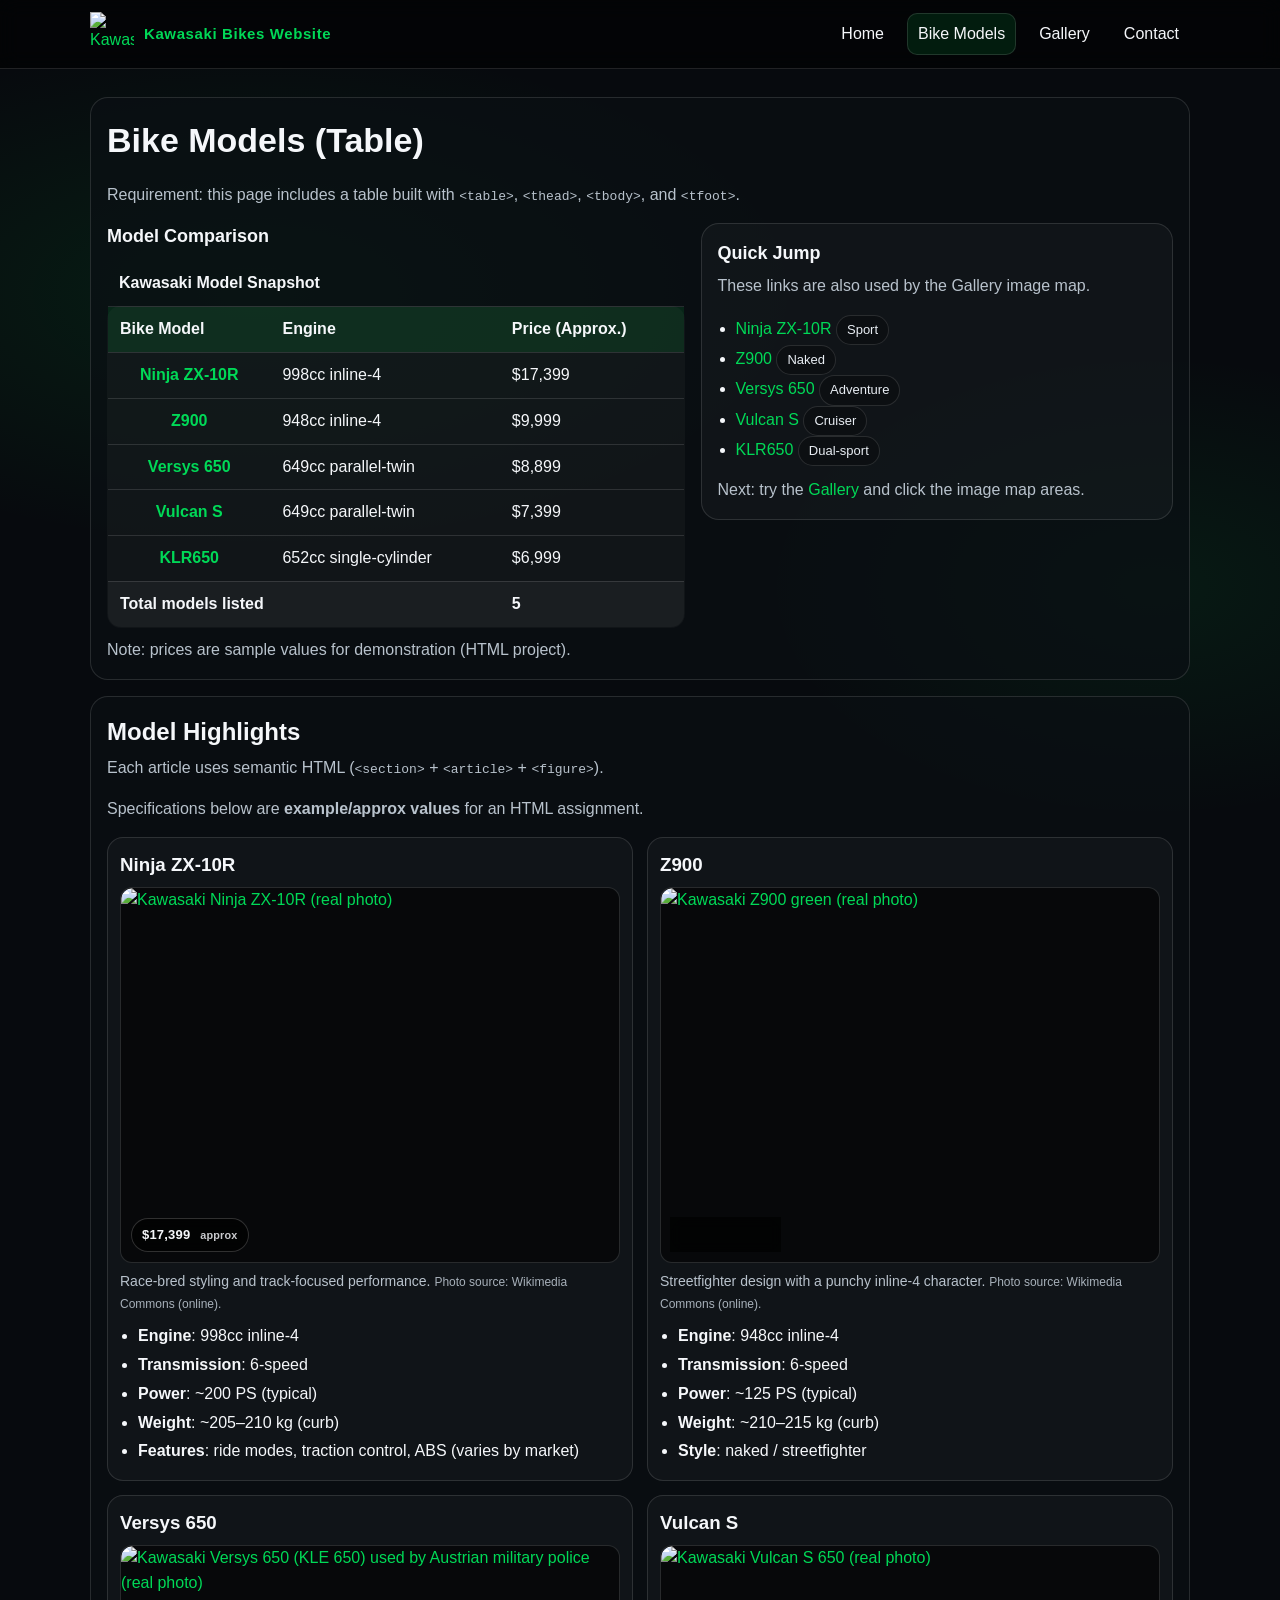
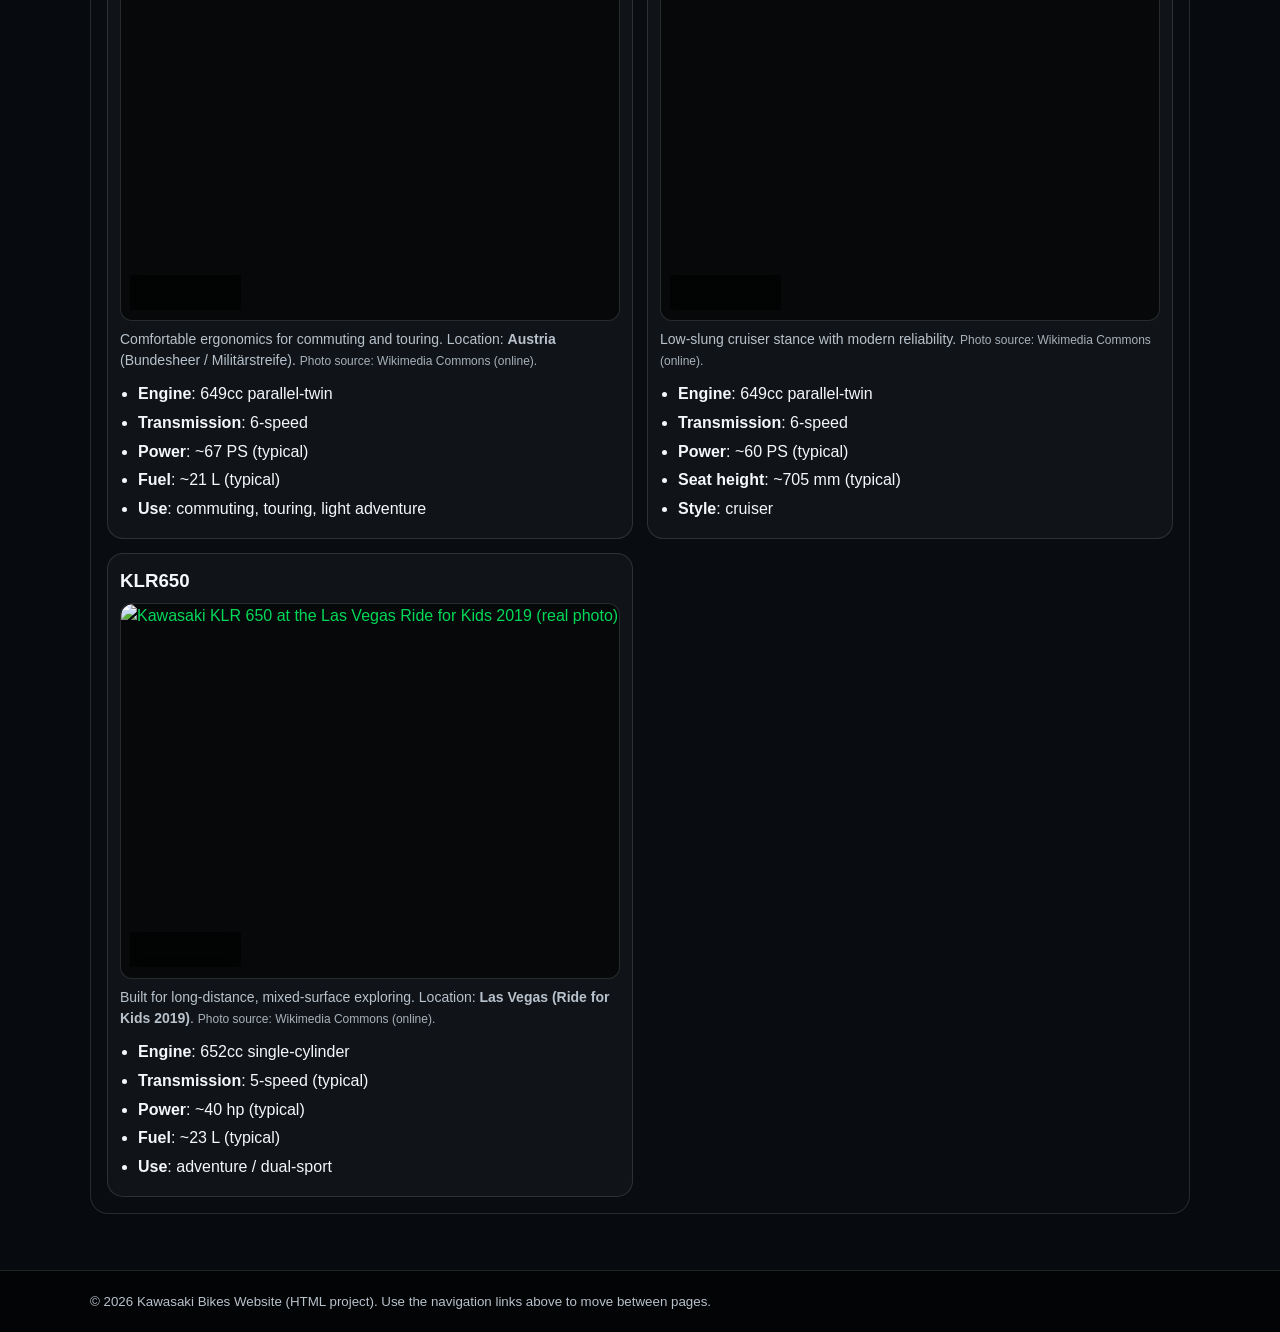
==== bikes.html @ 838763f5 "index.html" ====
<!DOCTYPE html>
<html lang="en">
  <head>
    <meta charset="utf-8" />
    <meta name="viewport" content="width=device-width, initial-scale=1" />
    <title>Kawasaki Bikes Website | Bike Models</title>
    <link rel="stylesheet" href="css/neon.css" />
    <link rel="stylesheet" href="css/site-effects.css" />
    <script src="js/neon.js" defer></script>
    <script src="js/site-effects.js" defer></script>
    <style>
      :root {
        --kawa-green: #00b140;
        --kawa-green-2: #00d957;
        --ink: #0c1014;
        --muted: #b8c2cc;
        --card: rgba(12, 16, 20, 0.72);
        --line: rgba(255, 255, 255, 0.12);
        --bg: #070a0e;
      }

      * {
        box-sizing: border-box;
      }

      body {
        margin: 0;
        color: #f5f7fa;
        font-family: "Segoe UI", Tahoma, Arial, sans-serif;
        line-height: 1.55;
        background:
          radial-gradient(900px 420px at 20% 10%, rgba(0, 177, 64, 0.12), transparent 60%),
          radial-gradient(700px 420px at 90% 20%, rgba(0, 217, 87, 0.08), transparent 55%),
          var(--bg);
      }

      a {
        color: var(--kawa-green-2);
        text-decoration: none;
      }
      a:hover,
      a:focus-visible {
        text-decoration: underline;
      }

      .container {
        width: min(1100px, calc(100% - 32px));
        margin: 0 auto;
      }

      header {
        position: sticky;
        top: 0;
        z-index: 10;
        backdrop-filter: blur(10px);
        background: rgba(0, 0, 0, 0.55);
        border-bottom: 1px solid var(--line);
      }

      .topbar {
        display: flex;
        align-items: center;
        justify-content: space-between;
        gap: 16px;
        padding: 12px 0;
      }

      .brand {
        display: flex;
        align-items: center;
        gap: 10px;
        min-width: 220px;
      }

      .brand img {
        width: 44px;
        height: 44px;
      }

      .brand strong {
        letter-spacing: 0.6px;
        font-size: 15px;
      }

      nav ul {
        list-style: none;
        display: flex;
        gap: 12px;
        padding: 0;
        margin: 0;
        flex-wrap: wrap;
        justify-content: flex-end;
      }

      nav a {
        display: inline-block;
        padding: 8px 10px;
        border: 1px solid transparent;
        border-radius: 10px;
        color: #f5f7fa;
      }

      nav a[aria-current="page"] {
        border-color: var(--line);
        background: rgba(0, 177, 64, 0.14);
      }

      main {
        padding: 28px 0 56px;
      }

      .card {
        border: 1px solid var(--line);
        border-radius: 18px;
        background: var(--card);
        padding: 16px;
      }

      h1 {
        margin: 0 0 10px;
        font-size: clamp(24px, 3vw, 34px);
      }

      .muted {
        color: var(--muted);
      }

      .two-col {
        display: grid;
        grid-template-columns: 1fr;
        gap: 16px;
        margin-top: 16px;
      }

      @media (min-width: 920px) {
        .two-col {
          grid-template-columns: 1.1fr 0.9fr;
          align-items: start;
        }
      }

      table {
        width: 100%;
        border-collapse: collapse;
        overflow: hidden;
        border-radius: 14px;
        border: 1px solid var(--line);
        background: rgba(255, 255, 255, 0.03);
      }

      caption {
        caption-side: top;
        text-align: left;
        padding: 10px 12px;
        font-weight: 700;
      }

      thead th {
        text-align: left;
        font-weight: 700;
        background: rgba(0, 177, 64, 0.14);
      }

      th,
      td {
        padding: 10px 12px;
        border-bottom: 1px solid var(--line);
        vertical-align: top;
      }

      tbody tr:hover {
        background: rgba(255, 255, 255, 0.04);
      }

      tfoot td {
        font-weight: 700;
        background: rgba(255, 255, 255, 0.04);
      }

      .pill {
        display: inline-block;
        padding: 4px 10px;
        border-radius: 999px;
        border: 1px solid var(--line);
        background: rgba(0, 0, 0, 0.25);
        font-size: 13px;
        color: #e8edf3;
      }

      .model-grid {
        display: grid;
        grid-template-columns: repeat(12, 1fr);
        gap: 14px;
        margin-top: 14px;
      }

      .model-grid article {
        grid-column: span 12;
        border: 1px solid var(--line);
        border-radius: 16px;
        background: rgba(255, 255, 255, 0.03);
        padding: 12px;
      }

      @media (min-width: 860px) {
        .model-grid article {
          grid-column: span 6;
        }
      }

      figure {
        margin: 0;
      }

      figure img {
        width: 100%;
        height: auto;
        display: block;
        border-radius: 12px;
        background: rgba(0, 0, 0, 0.35);
      }

      .media {
        position: relative;
        border-radius: 12px;
        overflow: hidden;
        border: 1px solid var(--line);
        background: rgba(0, 0, 0, 0.35);
      }

      .media img {
        width: 100%;
        height: 100%;
        display: block;
        aspect-ratio: 4 / 3;
        object-fit: cover;
      }

      .price-tag {
        position: absolute;
        left: 10px;
        bottom: 10px;
        padding: 6px 10px;
        border-radius: 999px;
        border: 1px solid rgba(255, 255, 255, 0.18);
        background: rgba(0, 0, 0, 0.62);
        color: #f5f7fa;
        font-weight: 800;
        letter-spacing: 0.2px;
        font-size: 13px;
        backdrop-filter: blur(6px);
      }

      .price-tag small {
        font-weight: 700;
        color: rgba(245, 247, 250, 0.82);
        margin-left: 6px;
      }

      figcaption {
        margin-top: 8px;
        color: var(--muted);
        font-size: 14px;
      }

      .specs {
        margin: 10px 0 0;
        padding-left: 18px;
      }

      .specs li {
        margin: 4px 0;
      }

      .credit {
        font-size: 12px;
        color: rgba(184, 194, 204, 0.9);
      }

      footer {
        border-top: 1px solid var(--line);
        background: rgba(0, 0, 0, 0.55);
        padding: 18px 0;
      }

      footer small {
        color: var(--muted);
      }
    </style>
  </head>
  <body>
    <header>
      <div class="container topbar">
        <a class="brand" href="index.html" aria-label="Kawasaki Bikes Website (Home)">
          <img src="assets/kawasaki-logo.svg" alt="Kawasaki green logo mark" />
          <strong>Kawasaki Bikes Website</strong>
        </a>

        <nav aria-label="Primary">
          <ul>
            <li><a href="index.html">Home</a></li>
            <li><a href="bikes.html" aria-current="page">Bike Models</a></li>
            <li><a href="gallery.html">Gallery</a></li>
            <li><a href="contact.html">Contact</a></li>
          </ul>
        </nav>
      </div>
    </header>

    <main class="container">
      <section class="card" aria-labelledby="models-title">
        <h1 id="models-title">Bike Models (Table)</h1>
        <p class="muted">
          Requirement: this page includes a table built with <code>&lt;table&gt;</code>, <code>&lt;thead&gt;</code>,
          <code>&lt;tbody&gt;</code>, and <code>&lt;tfoot&gt;</code>.
        </p>

        <div class="two-col">
          <section aria-labelledby="table-title">
            <h2 id="table-title" style="margin: 0 0 10px; font-size: 18px">Model Comparison</h2>

            <table aria-describedby="price-note">
              <caption>Kawasaki Model Snapshot</caption>
              <thead>
                <tr>
                  <th scope="col">Bike Model</th>
                  <th scope="col">Engine</th>
                  <th scope="col">Price (Approx.)</th>
                </tr>
              </thead>
              <tbody>
                <tr id="ninja-zx10r">
                  <th scope="row"><a href="ninja-zx10r.html">Ninja ZX-10R</a></th>
                  <td>998cc inline-4</td>
                  <td>$17,399</td>
                </tr>
                <tr id="z900">
                  <th scope="row"><a href="z900.html">Z900</a></th>
                  <td>948cc inline-4</td>
                  <td>$9,999</td>
                </tr>
                <tr id="versys-650">
                  <th scope="row"><a href="versys-650.html">Versys 650</a></th>
                  <td>649cc parallel-twin</td>
                  <td>$8,899</td>
                </tr>
                <tr id="vulcan-s">
                  <th scope="row"><a href="vulcan-s.html">Vulcan S</a></th>
                  <td>649cc parallel-twin</td>
                  <td>$7,399</td>
                </tr>
                <tr id="klr650">
                  <th scope="row"><a href="klr650.html">KLR650</a></th>
                  <td>652cc single-cylinder</td>
                  <td>$6,999</td>
                </tr>
              </tbody>
              <tfoot>
                <tr>
                  <td colspan="2">Total models listed</td>
                  <td>5</td>
                </tr>
              </tfoot>
            </table>

            <p id="price-note" class="muted" style="margin: 10px 0 0">
              Note: prices are sample values for demonstration (HTML project).
            </p>
          </section>

          <aside class="card" style="background: rgba(255,255,255,0.03)" aria-label="Quick links">
            <h2 style="margin: 0 0 10px; font-size: 18px">Quick Jump</h2>
            <p class="muted" style="margin-top: -4px">These links are also used by the Gallery image map.</p>
            <ul style="margin: 0; padding-left: 18px">
              <li><a href="#ninja-zx10r">Ninja ZX-10R</a> <span class="pill">Sport</span></li>
              <li><a href="#z900">Z900</a> <span class="pill">Naked</span></li>
              <li><a href="#versys-650">Versys 650</a> <span class="pill">Adventure</span></li>
              <li><a href="#vulcan-s">Vulcan S</a> <span class="pill">Cruiser</span></li>
              <li><a href="#klr650">KLR650</a> <span class="pill">Dual-sport</span></li>
            </ul>
            <p class="muted" style="margin-bottom: 0; margin-top: 12px">
              Next: try the <a href="gallery.html">Gallery</a> and click the image map areas.
            </p>
          </aside>
        </div>
      </section>

      <section class="card" style="margin-top: 16px" aria-labelledby="details-title">
        <h2 id="details-title" style="margin: 0 0 10px">Model Highlights</h2>
        <p class="muted" style="margin-top: -4px">
          Each article uses semantic HTML (<code>&lt;section&gt;</code> + <code>&lt;article&gt;</code> + <code>&lt;figure&gt;</code>).
        </p>
        <p class="muted" style="margin-top: 0">
          Specifications below are <strong>example/approx values</strong> for an HTML assignment.
        </p>

        <div class="model-grid">
          <article aria-labelledby="ninja-h">
            <h3 id="ninja-h" style="margin: 0 0 8px">Ninja ZX-10R</h3>
            <figure>
              <a href="ninja-zx10r.html" aria-label="Open Ninja ZX-10R details page">
                <div class="media">
                  <img
                    src="https://upload.wikimedia.org/wikipedia/commons/thumb/0/0f/Kawasaki_ZX10R.JPG/1280px-Kawasaki_ZX10R.JPG"
                    alt="Kawasaki Ninja ZX-10R (real photo)"
                    loading="lazy"
                    referrerpolicy="no-referrer"
                  />
                  <span class="price-tag">$17,399 <small>approx</small></span>
                </div>
              </a>
              <figcaption>
                Race-bred styling and track-focused performance.
                <span class="credit">Photo source: Wikimedia Commons (online).</span>
              </figcaption>
            </figure>
            <ul class="specs">
              <li><strong>Engine</strong>: 998cc inline-4</li>
              <li><strong>Transmission</strong>: 6-speed</li>
              <li><strong>Power</strong>: ~200 PS (typical)</li>
              <li><strong>Weight</strong>: ~205–210 kg (curb)</li>
              <li><strong>Features</strong>: ride modes, traction control, ABS (varies by market)</li>
            </ul>
          </article>

          <article aria-labelledby="z-h">
            <h3 id="z-h" style="margin: 0 0 8px">Z900</h3>
            <figure>
              <a href="z900.html" aria-label="Open Z900 details page">
                <div class="media">
                  <img
                    src="https://upload.wikimedia.org/wikipedia/commons/thumb/b/bc/Kawasaki_Z900%2C_green.jpg/1280px-Kawasaki_Z900%2C_green.jpg"
                    alt="Kawasaki Z900 green (real photo)"
                    loading="lazy"
                    referrerpolicy="no-referrer"
                  />
                  <span class="price-tag">$9,999 <small>approx</small></span>
                </div>
              </a>
              <figcaption>
                Streetfighter design with a punchy inline-4 character.
                <span class="credit">Photo source: Wikimedia Commons (online).</span>
              </figcaption>
            </figure>
            <ul class="specs">
              <li><strong>Engine</strong>: 948cc inline-4</li>
              <li><strong>Transmission</strong>: 6-speed</li>
              <li><strong>Power</strong>: ~125 PS (typical)</li>
              <li><strong>Weight</strong>: ~210–215 kg (curb)</li>
              <li><strong>Style</strong>: naked / streetfighter</li>
            </ul>
          </article>

          <article aria-labelledby="versys-h">
            <h3 id="versys-h" style="margin: 0 0 8px">Versys 650</h3>
            <figure>
              <a href="versys-650.html" aria-label="Open Versys 650 details page">
                <div class="media">
                  <img
                    src="https://upload.wikimedia.org/wikipedia/commons/thumb/0/08/Kawasaki_KLE_650_Versys_Austrian_army_military_police_motorcycle_Kawasaki_%22Milit%C3%A4rstreife%22.jpg/960px-Kawasaki_KLE_650_Versys_Austrian_army_military_police_motorcycle_Kawasaki_%22Milit%C3%A4rstreife%22.jpg"
                    alt="Kawasaki Versys 650 (KLE 650) used by Austrian military police (real photo)"
                    loading="lazy"
                    referrerpolicy="no-referrer"
                  />
                  <span class="price-tag">$8,899 <small>approx</small></span>
                </div>
              </a>
              <figcaption>
                Comfortable ergonomics for commuting and touring. Location: <strong>Austria</strong> (Bundesheer / Militärstreife).
                <span class="credit">Photo source: Wikimedia Commons (online).</span>
              </figcaption>
            </figure>
            <ul class="specs">
              <li><strong>Engine</strong>: 649cc parallel-twin</li>
              <li><strong>Transmission</strong>: 6-speed</li>
              <li><strong>Power</strong>: ~67 PS (typical)</li>
              <li><strong>Fuel</strong>: ~21 L (typical)</li>
              <li><strong>Use</strong>: commuting, touring, light adventure</li>
            </ul>
          </article>

          <article aria-labelledby="vulcan-h">
            <h3 id="vulcan-h" style="margin: 0 0 8px">Vulcan S</h3>
            <figure>
              <a href="vulcan-s.html" aria-label="Open Vulcan S details page">
                <div class="media">
                  <img
                    src="https://upload.wikimedia.org/wikipedia/commons/thumb/1/18/Vulcan_S.jpg/1280px-Vulcan_S.jpg"
                    alt="Kawasaki Vulcan S 650 (real photo)"
                    loading="lazy"
                    referrerpolicy="no-referrer"
                  />
                  <span class="price-tag">$7,399 <small>approx</small></span>
                </div>
              </a>
              <figcaption>
                Low-slung cruiser stance with modern reliability.
                <span class="credit">Photo source: Wikimedia Commons (online).</span>
              </figcaption>
            </figure>
            <ul class="specs">
              <li><strong>Engine</strong>: 649cc parallel-twin</li>
              <li><strong>Transmission</strong>: 6-speed</li>
              <li><strong>Power</strong>: ~60 PS (typical)</li>
              <li><strong>Seat height</strong>: ~705 mm (typical)</li>
              <li><strong>Style</strong>: cruiser</li>
            </ul>
          </article>

          <article aria-labelledby="klr-h">
            <h3 id="klr-h" style="margin: 0 0 8px">KLR650</h3>
            <figure>
              <a href="klr650.html" aria-label="Open KLR650 details page">
                <div class="media">
                  <img
                    src="https://upload.wikimedia.org/wikipedia/commons/thumb/f/fd/Man_Returning_on_Kawasaki_KLR_650_-_Las_Vegas_Ride_for_Kids_2019.jpg/1280px-Man_Returning_on_Kawasaki_KLR_650_-_Las_Vegas_Ride_for_Kids_2019.jpg"
                    alt="Kawasaki KLR 650 at the Las Vegas Ride for Kids 2019 (real photo)"
                    loading="lazy"
                    referrerpolicy="no-referrer"
                  />
                  <span class="price-tag">$6,999 <small>approx</small></span>
                </div>
              </a>
              <figcaption>
                Built for long-distance, mixed-surface exploring. Location: <strong>Las Vegas (Ride for Kids 2019)</strong>.
                <span class="credit">Photo source: Wikimedia Commons (online).</span>
              </figcaption>
            </figure>
            <ul class="specs">
              <li><strong>Engine</strong>: 652cc single-cylinder</li>
              <li><strong>Transmission</strong>: 5-speed (typical)</li>
              <li><strong>Power</strong>: ~40 hp (typical)</li>
              <li><strong>Fuel</strong>: ~23 L (typical)</li>
              <li><strong>Use</strong>: adventure / dual-sport</li>
            </ul>
          </article>
        </div>
      </section>
    </main>

    <footer>
      <div class="container">
        <small>
          © <span>2026</span> Kawasaki Bikes Website (HTML project). Use the navigation links above to move between pages.
        </small>
      </div>
    </footer>
  </body>
</html>
---- css/site-effects.css ----
.reveal {
  opacity: 0;
  transform: translateY(14px);
  transition: opacity 0.45s ease, transform 0.45s ease;
}

.reveal.active {
  opacity: 1;
  transform: translateY(0);
}

.modal {
  position: fixed;
  inset: 0;
  background: rgba(0, 0, 0, 0.78);
  display: none;
  align-items: center;
  justify-content: center;
  z-index: 9999;
  padding: 20px;
}

.modal.active {
  display: flex;
}

.modal-content {
  max-width: min(1100px, 95vw);
  max-height: 85vh;
  border-radius: 14px;
  border: 2px solid rgba(0, 217, 87, 0.55);
  box-shadow: 0 0 28px rgba(0, 217, 87, 0.35);
  background: #0b0f13;
}

.modal-close {
  position: absolute;
  top: 14px;
  right: 18px;
  width: 42px;
  height: 42px;
  border: 1px solid rgba(255, 255, 255, 0.3);
  border-radius: 999px;
  background: rgba(0, 0, 0, 0.5);
  color: #fff;
  font-size: 26px;
  line-height: 1;
  cursor: pointer;
}

.back-to-top {
  position: fixed;
  right: 18px;
  bottom: 18px;
  width: 42px;
  height: 42px;
  border: 1px solid rgba(0, 217, 87, 0.55);
  border-radius: 999px;
  background: rgba(0, 0, 0, 0.72);
  color: #f5f7fa;
  font-size: 22px;
  cursor: pointer;
  opacity: 0;
  pointer-events: none;
  transform: translateY(10px);
  transition: opacity 0.18s ease, transform 0.18s ease;
  z-index: 999;
}

.back-to-top.visible {
  opacity: 1;
  pointer-events: auto;
  transform: translateY(0);
}

@media (prefers-reduced-motion: reduce) {
  .reveal,
  .back-to-top {
    transition: none;
  }
}
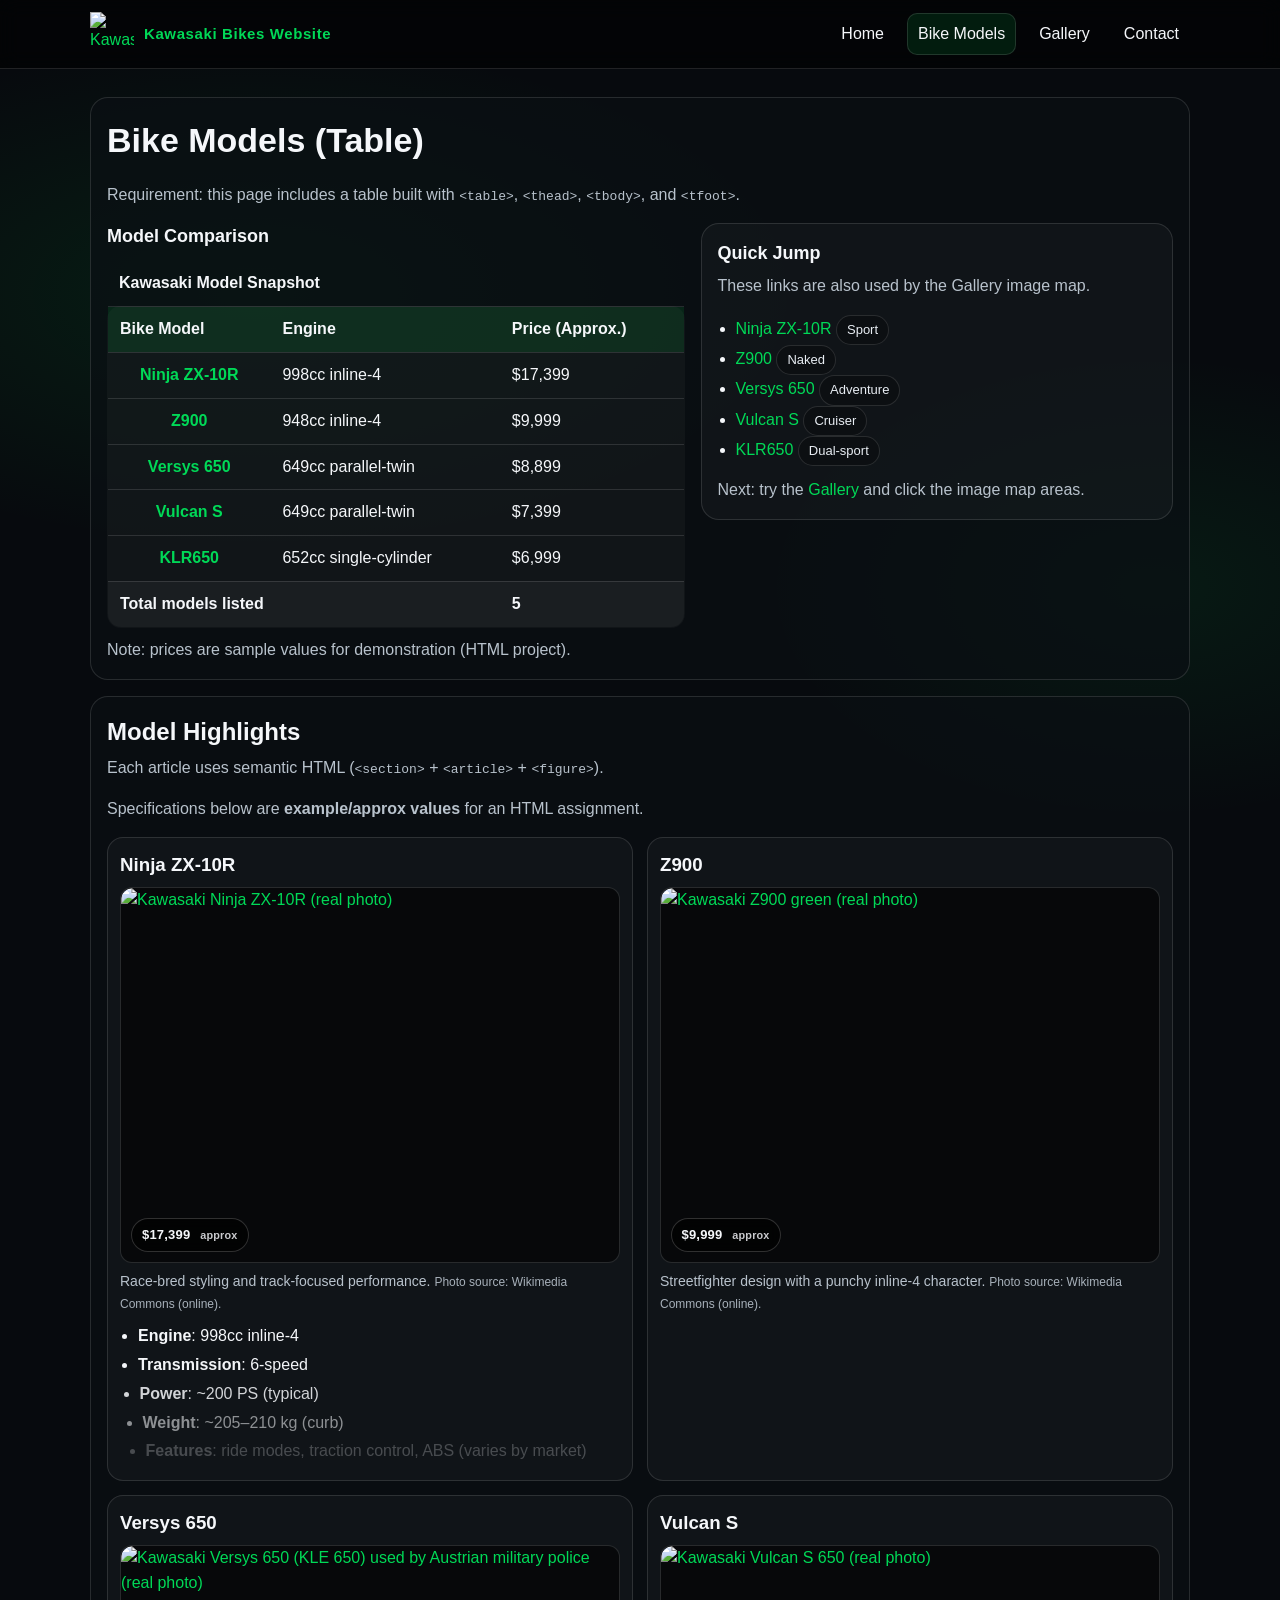
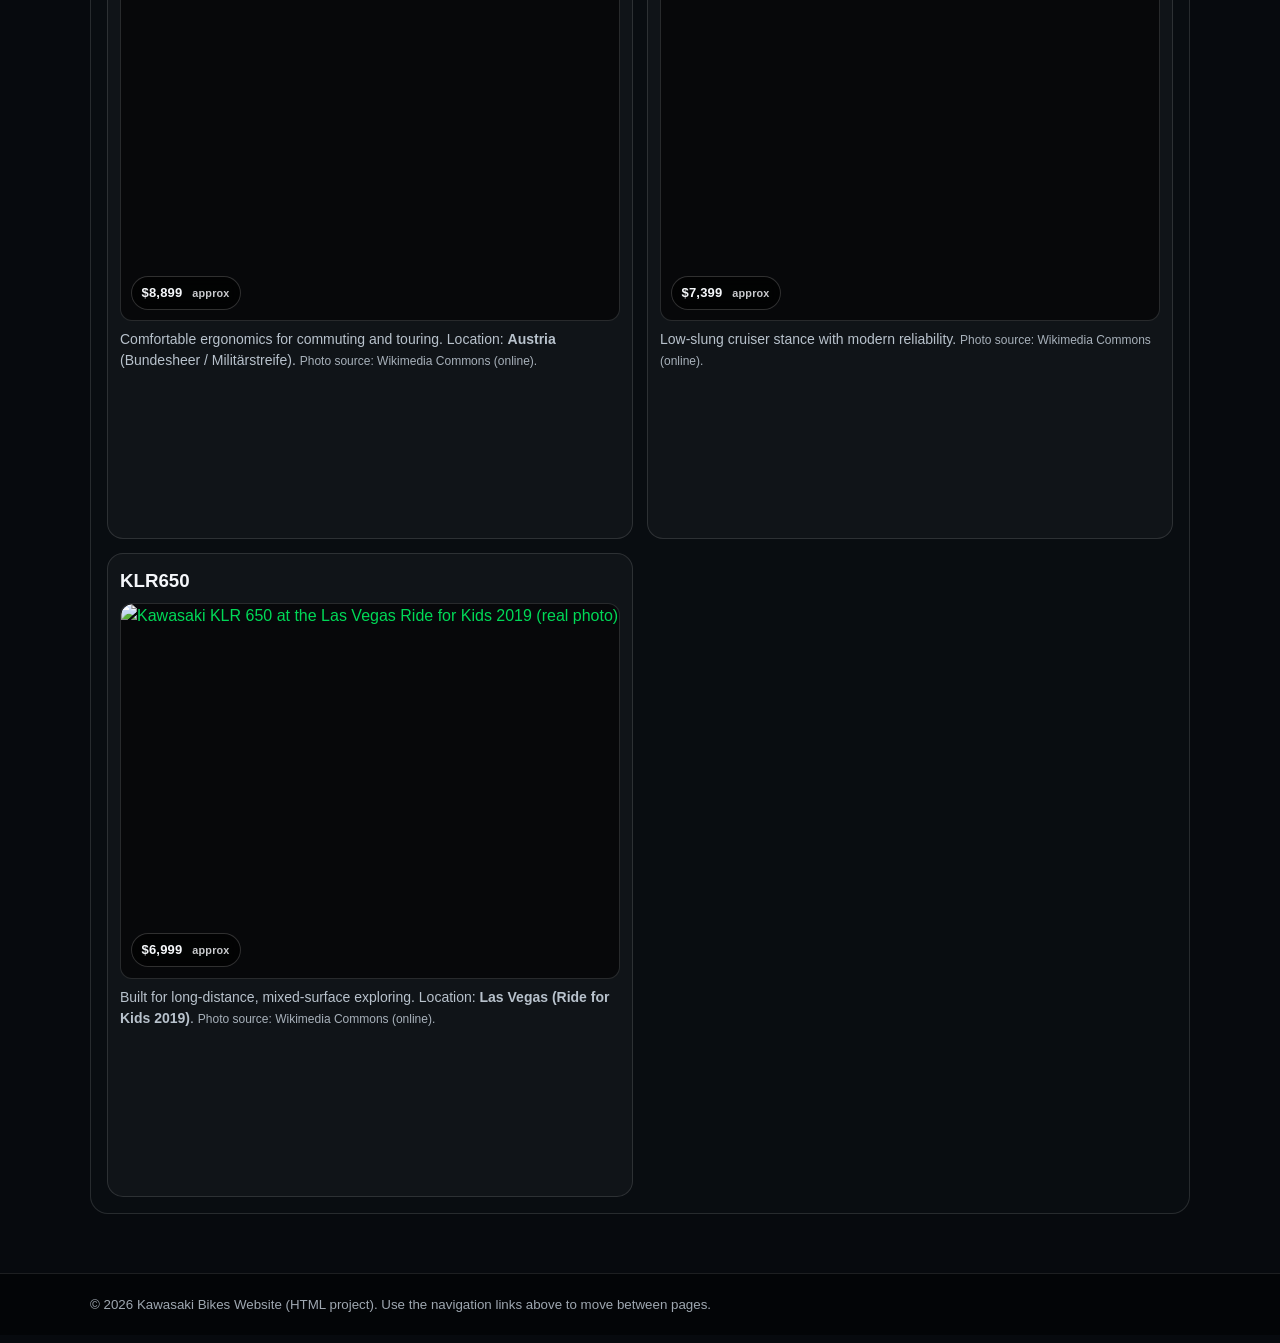
==== commit 176d967b: "bikes.html" ====
--- a/bikes.html
+++ b/bikes.html
@@ -6,6 +6,12 @@
     <title>Kawasaki Bikes Website | Bike Models</title>
     <link rel="stylesheet" href="css/neon.css" />
     <link rel="stylesheet" href="css/site-effects.css" />
+      <script src="https://code.jquery.com/jquery-3.7.1.min.js"></script>
+    <script src="js/Animation-effect.js"></script>
+    <script src="js/Fade-effect.js"></script>
+    <script src="js/Slide-Effect.js"></script>
+    <script src="js/Toggle-Effect.js"></script>
+     <script src="js/enhancements.js"defer></script>
     <script src="js/neon.js" defer></script>
     <script src="js/site-effects.js" defer></script>
     <style>
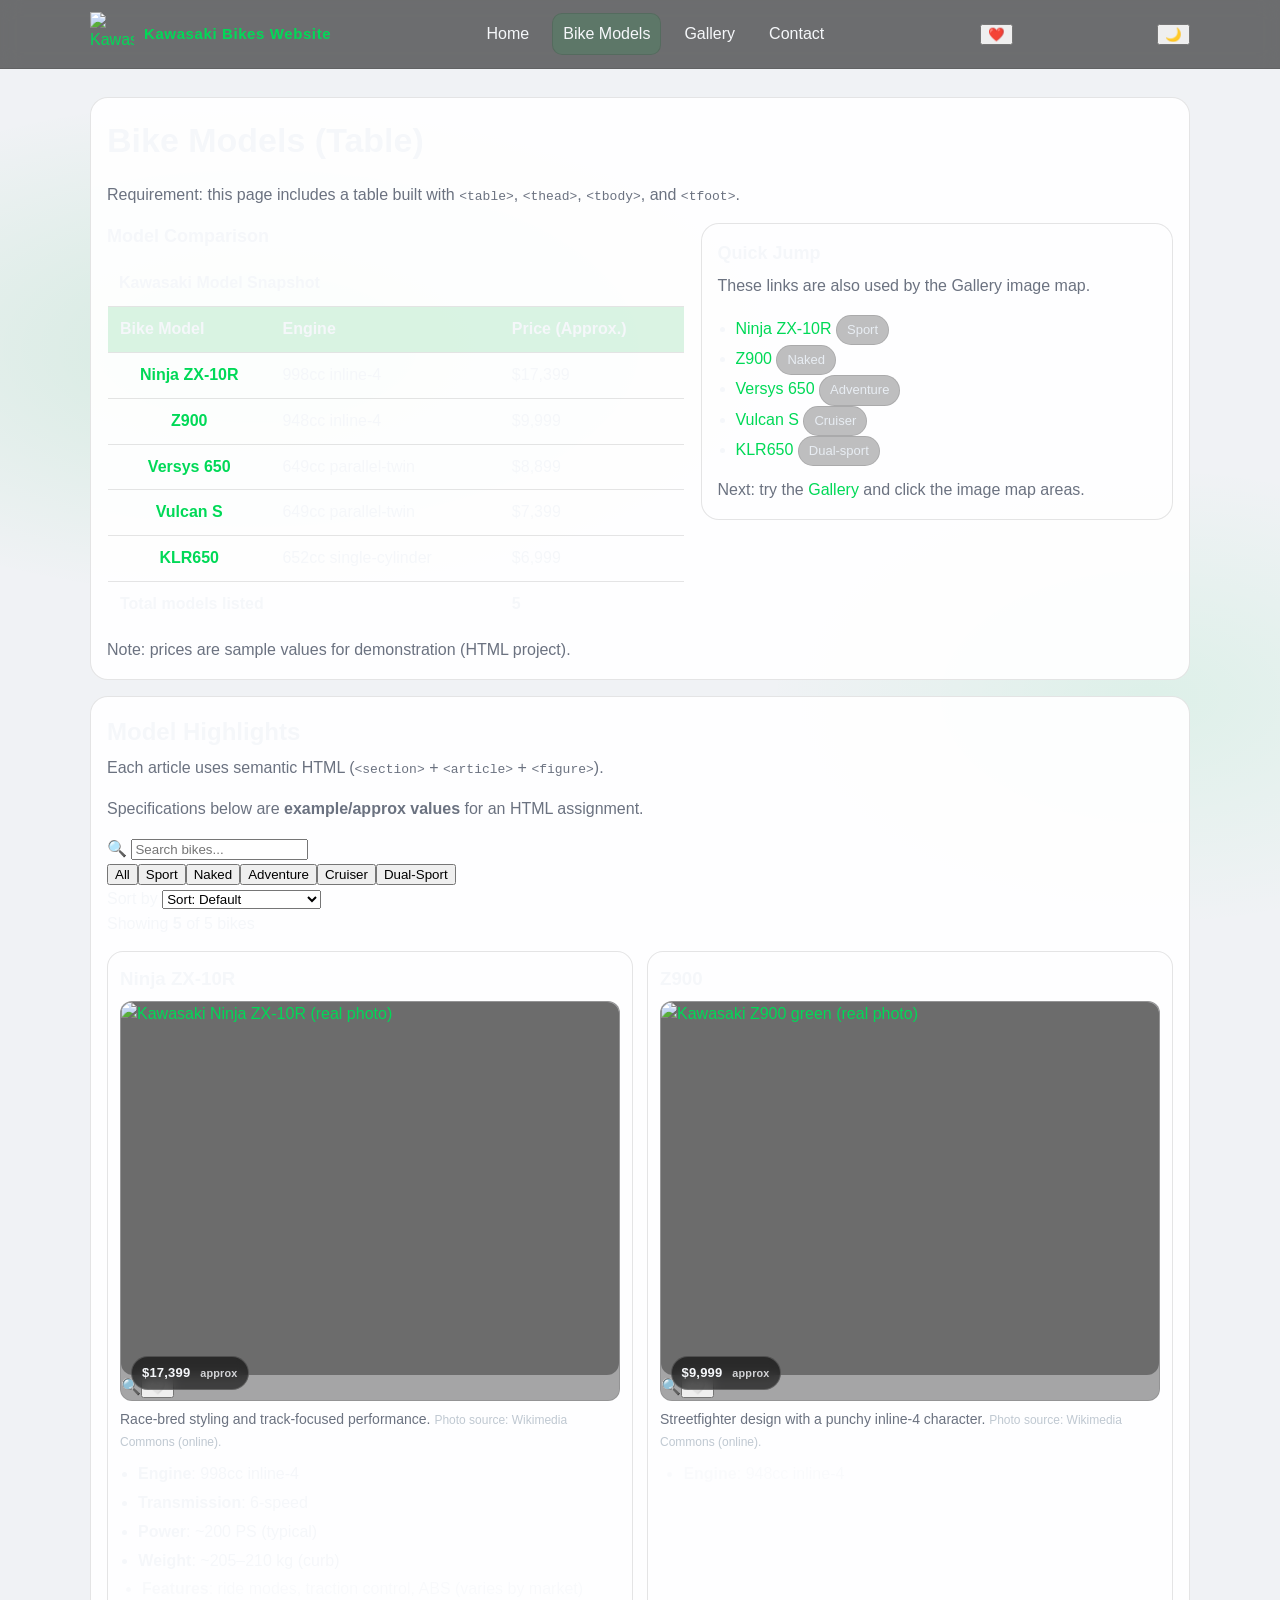
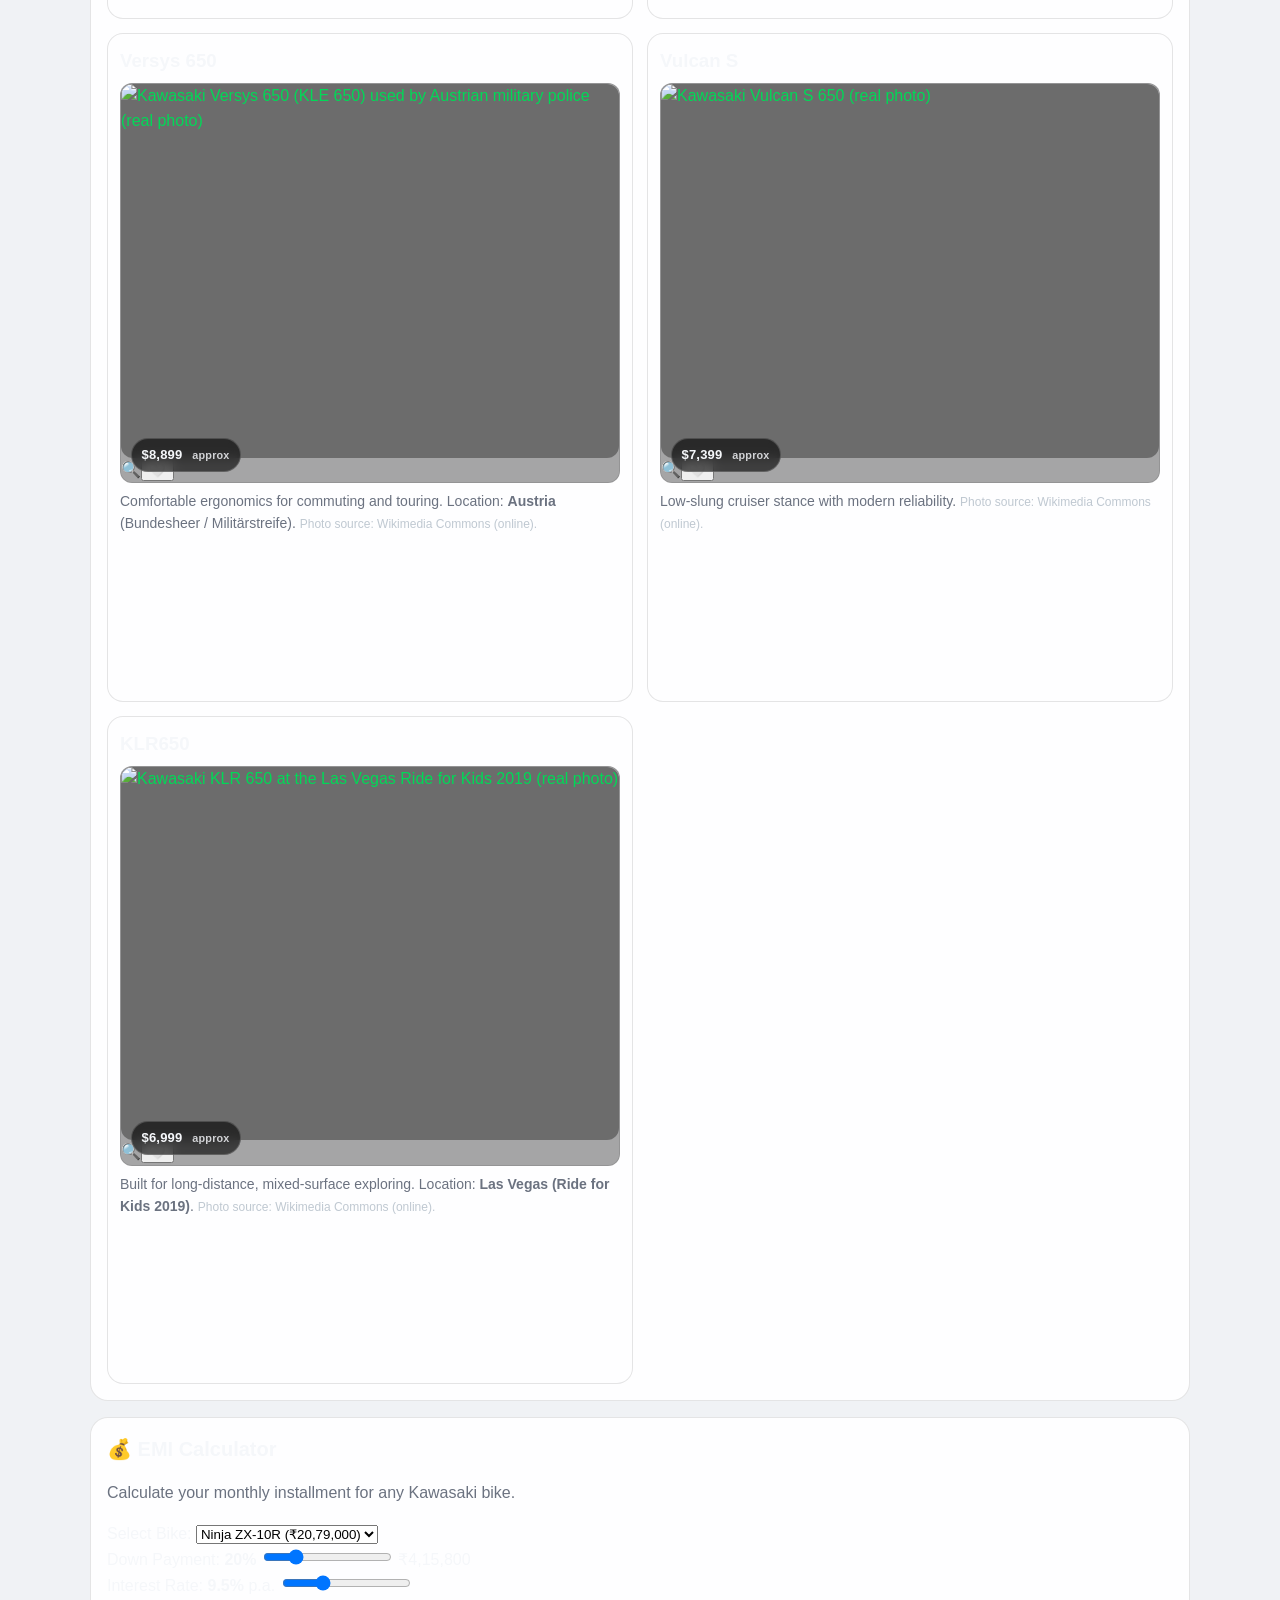
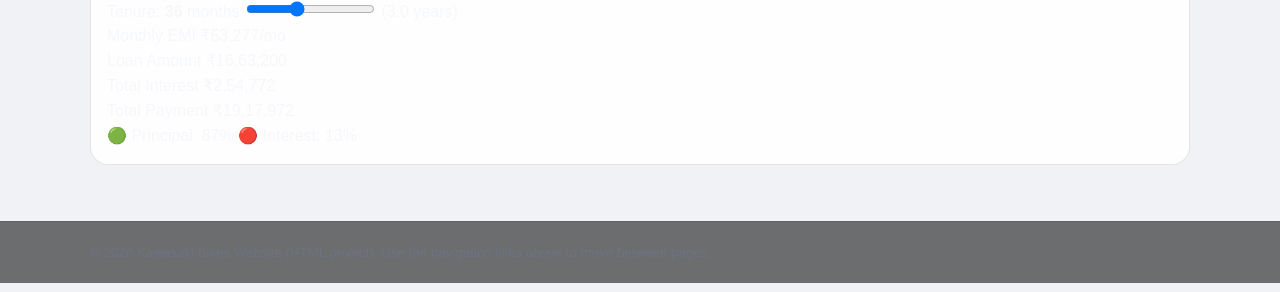
==== commit 16b1ae1a: "bikes.html" ====
--- a/bikes.html
+++ b/bikes.html
@@ -6,11 +6,21 @@
     <title>Kawasaki Bikes Website | Bike Models</title>
     <link rel="stylesheet" href="css/neon.css" />
     <link rel="stylesheet" href="css/site-effects.css" />
+    
       <script src="https://code.jquery.com/jquery-3.7.1.min.js"></script>
+     <script src="js/Core.js"></script>
+    <script src="js/Theme.js"></script>
+    <script src="js/Navigation.js"></script>
+     <script src="js/lightboxjs.js"></script>
+    <script src="js/Bike%20Search%20and%20Filterjs.js"></script>
+    <script src="js/Emi%20calculator.js"></script>
+    <script src="js/Favorite%20wishlist.js"></script>
+    
     <script src="js/Animation-effect.js"></script>
     <script src="js/Fade-effect.js"></script>
     <script src="js/Slide-Effect.js"></script>
     <script src="js/Toggle-Effect.js"></script>
+    
      <script src="js/enhancements.js"defer></script>
     <script src="js/neon.js" defer></script>
     <script src="js/site-effects.js" defer></script>
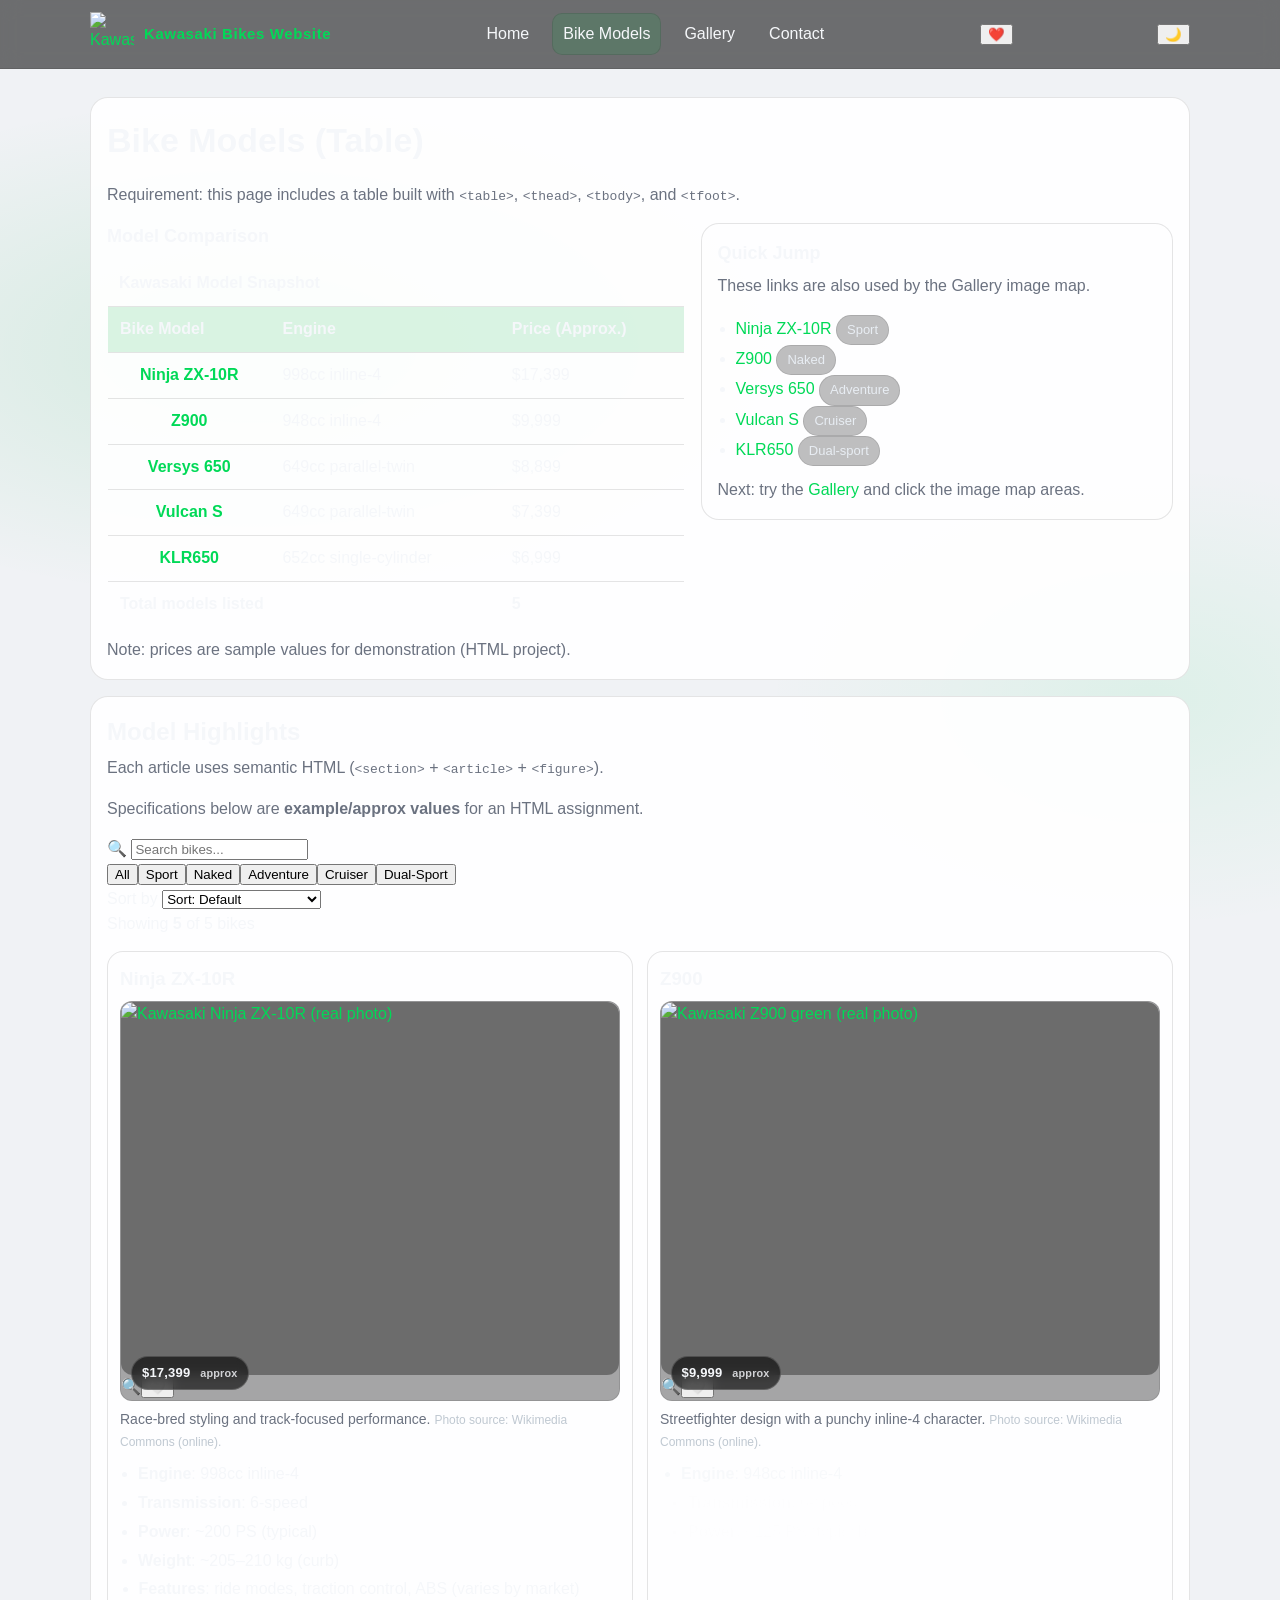
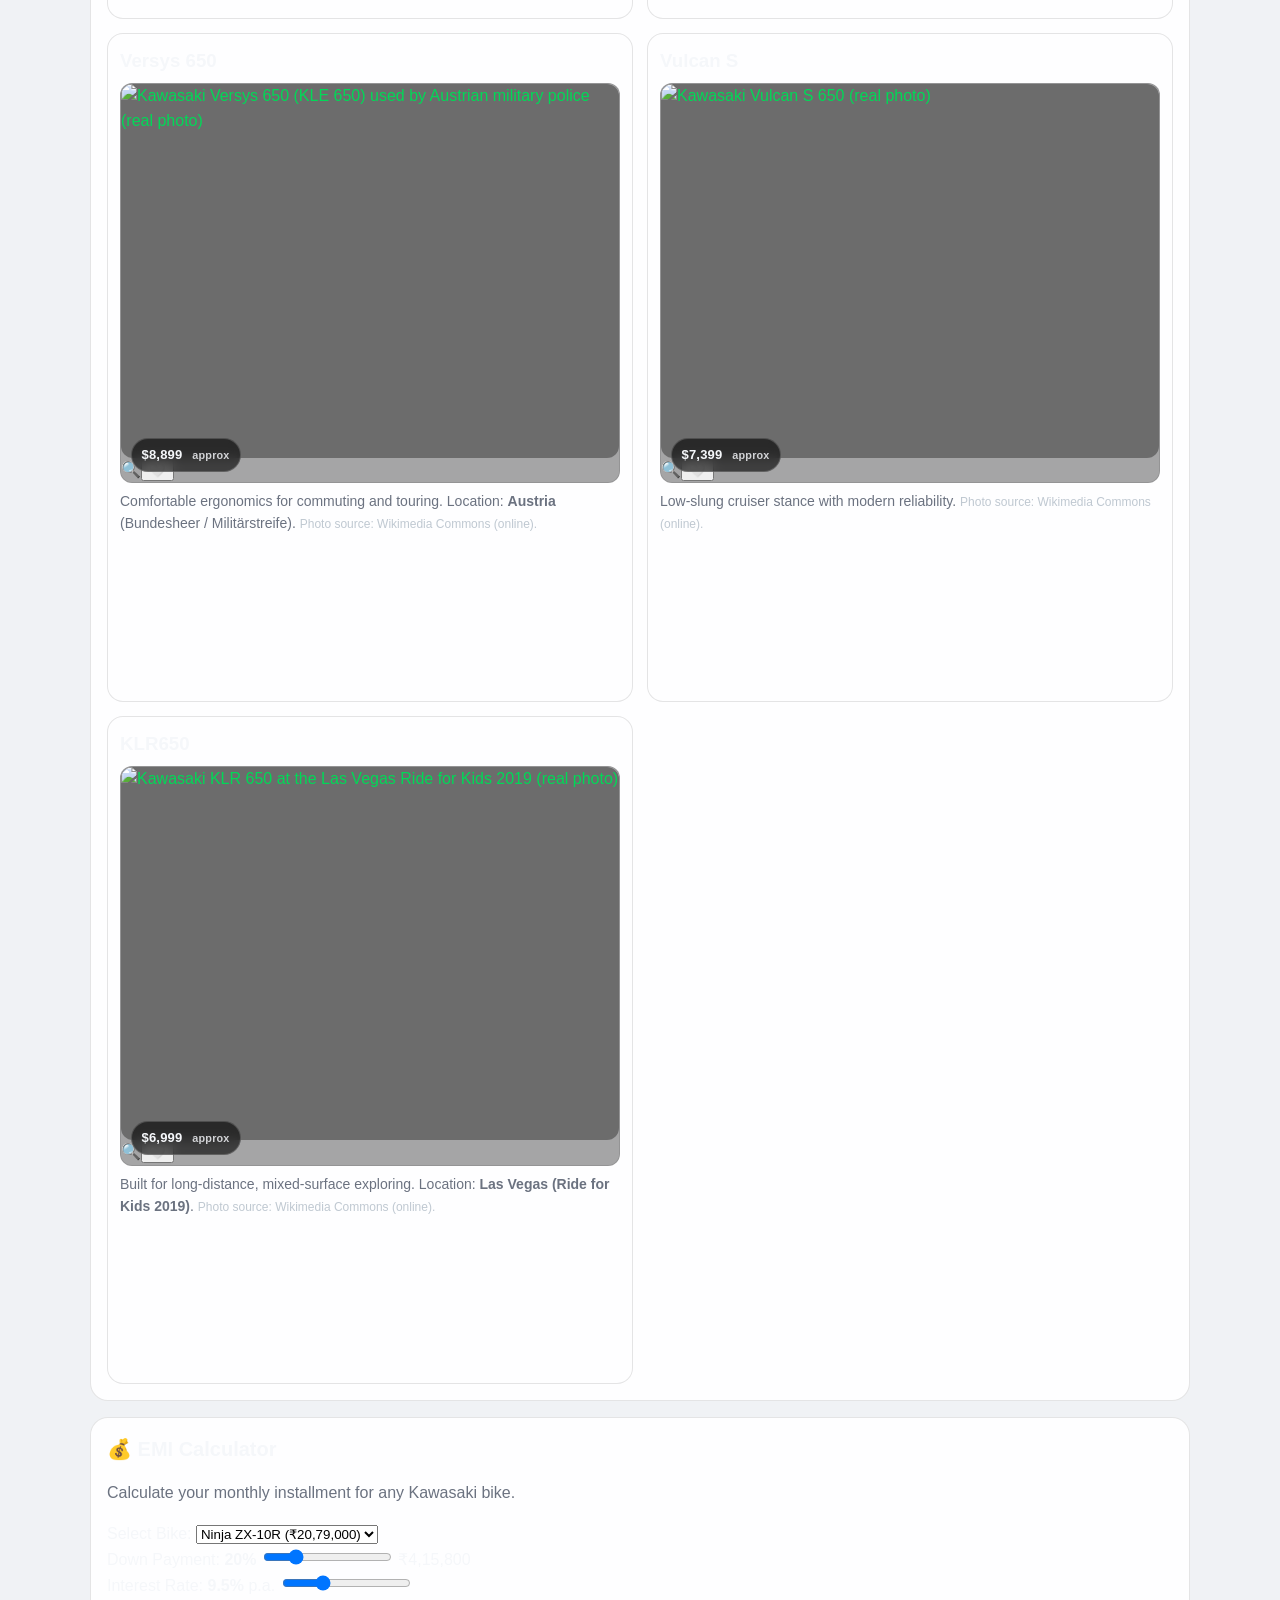
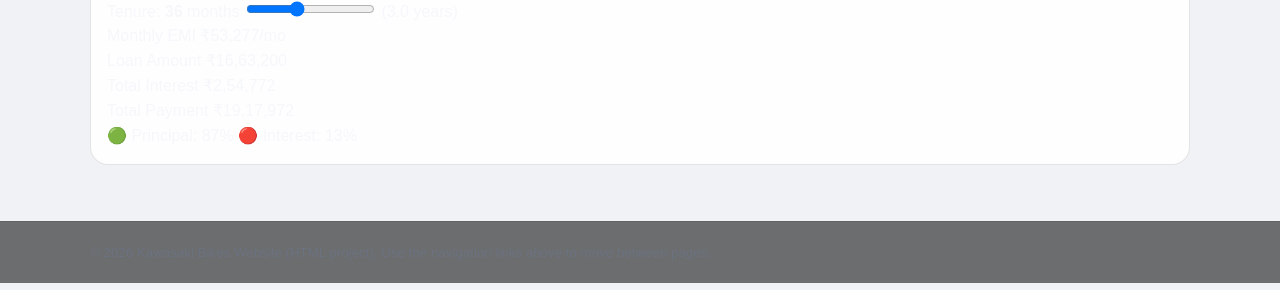
==== commit 334e1112: "bikes.html" ====
--- a/bikes.html
+++ b/bikes.html
@@ -308,7 +308,7 @@
     <header>
       <div class="container topbar">
         <a class="brand" href="index.html" aria-label="Kawasaki Bikes Website (Home)">
-          <img src="assets/kawasaki-logo.svg" alt="Kawasaki green logo mark" />
+          <img src="assets/photos/kawasaki-logo.svg" alt="Kawasaki green logo mark" />
           <strong>Kawasaki Bikes Website</strong>
         </a>
 
